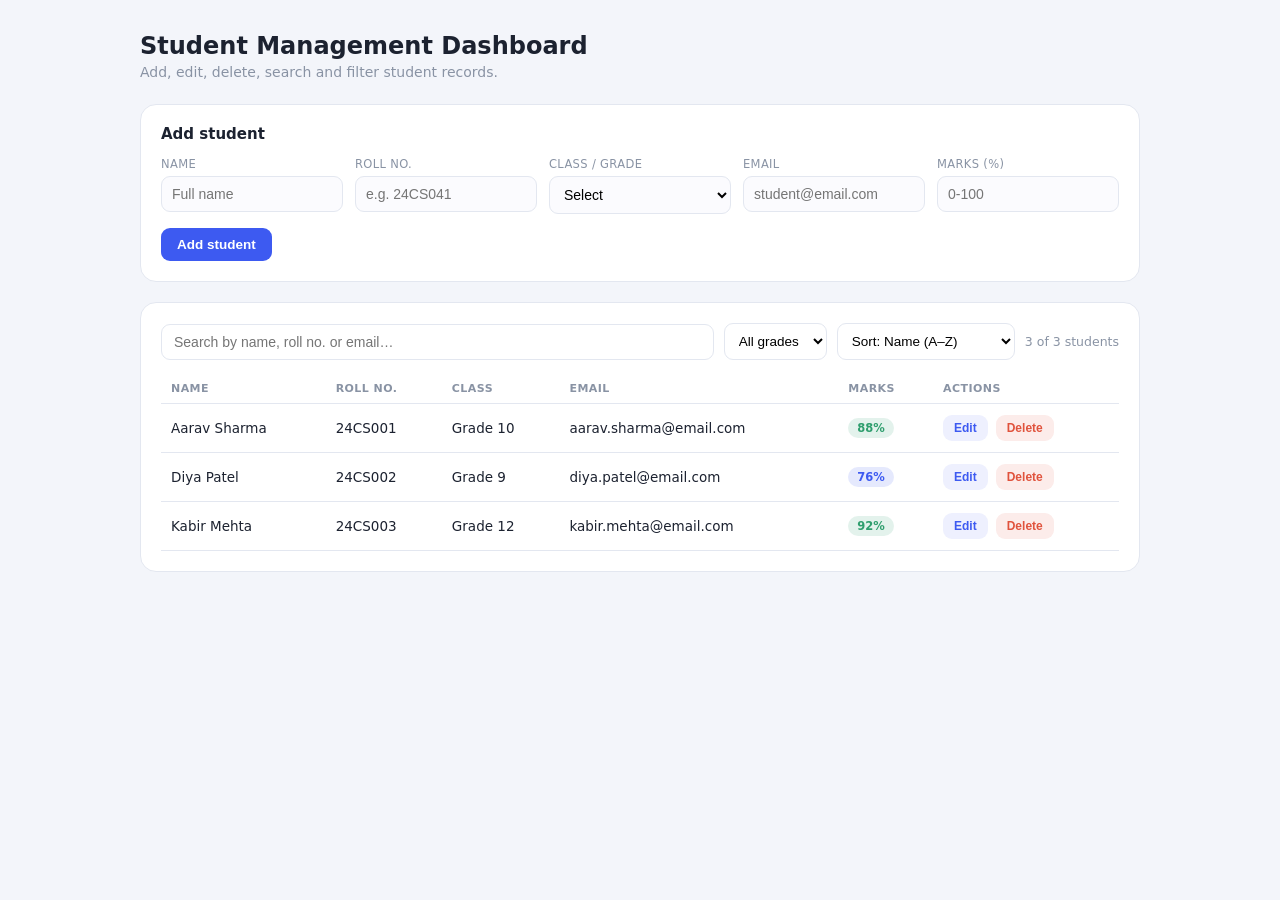
==== index.html @ e71f85f0 "Rename student-dashboard.html to index.html" ====
<!DOCTYPE html>
<html lang="en">
<head>
<meta charset="UTF-8">
<title>Student Management Dashboard</title>
<style>
  :root{
    --ink:#1c2230;
    --paper:#ffffff;
    --bg:#f3f5fa;
    --line:#e3e7f0;
    --accent:#3d5af1;
    --accent-soft:#eef0fe;
    --danger:#e0533d;
    --danger-soft:#fceceA;
    --good:#2f9e6e;
    --muted:#8993a4;
  }
  *{box-sizing:border-box;}
  body{
    margin:0;
    font-family:'Segoe UI',system-ui,sans-serif;
    background:var(--bg);
    color:var(--ink);
    padding:32px 20px 60px;
  }
  .wrap{max-width:1000px;margin:0 auto;}
  header{margin-bottom:24px;}
  header h1{font-size:24px;font-weight:700;margin:0 0 4px;}
  header p{margin:0;color:var(--muted);font-size:14px;}

  .panel{
    background:var(--paper);
    border:1px solid var(--line);
    border-radius:16px;
    padding:20px;
    margin-bottom:20px;
  }
  .panel h2{font-size:15px;margin:0 0 14px;font-weight:600;}

  .form-grid{
    display:grid;
    grid-template-columns:repeat(auto-fit,minmax(160px,1fr));
    gap:12px;
    margin-bottom:14px;
  }
  .field label{
    display:block;
    font-size:11.5px;
    color:var(--muted);
    margin-bottom:5px;
    text-transform:uppercase;
    letter-spacing:.03em;
  }
  .field input, .field select{
    width:100%;
    padding:9px 10px;
    border-radius:9px;
    border:1px solid var(--line);
    font-size:14px;
    outline:none;
    background:#fbfbfe;
  }
  .field input:focus, .field select:focus{border-color:var(--accent);background:white;}

  .form-actions{display:flex;gap:10px;}
  button{
    cursor:pointer;
    border:none;
    border-radius:9px;
    font-size:13.5px;
    font-weight:600;
    padding:9px 16px;
    transition:opacity .15s ease, transform .1s ease;
  }
  button:active{transform:scale(0.97);}
  .btn-primary{background:var(--accent);color:white;}
  .btn-primary:hover{opacity:.9;}
  .btn-ghost{background:var(--accent-soft);color:var(--accent);}
  .btn-ghost:hover{opacity:.85;}

  .toolbar{
    display:flex;
    flex-wrap:wrap;
    gap:10px;
    align-items:center;
    margin-bottom:14px;
  }
  .toolbar input[type=text]{
    flex:1;
    min-width:180px;
    padding:9px 12px;
    border-radius:9px;
    border:1px solid var(--line);
    font-size:14px;
    outline:none;
  }
  .toolbar select{
    padding:9px 10px;
    border-radius:9px;
    border:1px solid var(--line);
    font-size:13.5px;
    background:white;
  }
  .count-tag{font-size:12.5px;color:var(--muted);margin-left:auto;}

  table{width:100%;border-collapse:collapse;font-size:13.5px;}
  thead th{
    text-align:left;
    font-size:11px;
    text-transform:uppercase;
    letter-spacing:.04em;
    color:var(--muted);
    padding:8px 10px;
    border-bottom:1px solid var(--line);
  }
  tbody td{
    padding:11px 10px;
    border-bottom:1px solid var(--line);
    vertical-align:middle;
  }
  tbody tr:hover{background:#fafbff;}
  .grade-badge{
    display:inline-block;
    padding:3px 9px;
    border-radius:999px;
    font-size:11.5px;
    font-weight:700;
    background:var(--accent-soft);
    color:var(--accent);
  }
  .row-actions{display:flex;gap:8px;}
  .row-actions button{padding:6px 11px;font-size:12px;}
  .empty-state{
    text-align:center;
    padding:36px 10px;
    color:var(--muted);
    font-size:13.5px;
  }
</style>
</head>
<body>
<div class="wrap">
  <header>
    <h1>Student Management Dashboard</h1>
    <p>Add, edit, delete, search and filter student records.</p>
  </header>

  <div class="panel">
    <h2 id="formTitle">Add student</h2>
    <div class="form-grid">
      <div class="field">
        <label>Name</label>
        <input type="text" id="fName" placeholder="Full name">
      </div>
      <div class="field">
        <label>Roll no.</label>
        <input type="text" id="fRoll" placeholder="e.g. 24CS041">
      </div>
      <div class="field">
        <label>Class / Grade</label>
        <select id="fGrade">
          <option value="">Select</option>
          <option>Grade 9</option>
          <option>Grade 10</option>
          <option>Grade 11</option>
          <option>Grade 12</option>
        </select>
      </div>
      <div class="field">
        <label>Email</label>
        <input type="text" id="fEmail" placeholder="student@email.com">
      </div>
      <div class="field">
        <label>Marks (%)</label>
        <input type="number" id="fMarks" placeholder="0-100" min="0" max="100">
      </div>
    </div>
    <div class="form-actions">
      <button class="btn-primary" id="saveBtn">Add student</button>
      <button class="btn-ghost" id="cancelBtn" style="display:none;">Cancel edit</button>
    </div>
  </div>

  <div class="panel">
    <div class="toolbar">
      <input type="text" id="searchInput" placeholder="Search by name, roll no. or email…">
      <select id="filterGrade">
        <option value="">All grades</option>
        <option>Grade 9</option>
        <option>Grade 10</option>
        <option>Grade 11</option>
        <option>Grade 12</option>
      </select>
      <select id="sortBy">
        <option value="name">Sort: Name (A–Z)</option>
        <option value="marks-desc">Sort: Marks (high–low)</option>
        <option value="marks-asc">Sort: Marks (low–high)</option>
      </select>
      <span class="count-tag" id="countTag"></span>
    </div>

    <table>
      <thead>
        <tr>
          <th>Name</th>
          <th>Roll no.</th>
          <th>Class</th>
          <th>Email</th>
          <th>Marks</th>
          <th>Actions</th>
        </tr>
      </thead>
      <tbody id="tableBody"></tbody>
    </table>
    <div class="empty-state" id="emptyState" style="display:none;">No students match your search/filter.</div>
  </div>
</div>

<script>
/*
  STORAGE NOTE:
  Claude.ai's artifact preview blocks browser storage APIs (localStorage/sessionStorage),
  so this demo keeps data in an in-memory array ("students") for the session.

  To make this persist for real, drop this file into your own project (VS Code, a plain
  .html file opened locally, etc.) and swap the two functions below for the commented
  localStorage versions:

  function saveStudents(){
    localStorage.setItem('students', JSON.stringify(students));
  }
  function loadStudents(){
    const data = localStorage.getItem('students');
    return data ? JSON.parse(data) : [];
  }
*/

let students = [
  { id: 1, name: 'Aarav Sharma', roll: '24CS001', grade: 'Grade 10', email: 'aarav.sharma@email.com', marks: 88 },
  { id: 2, name: 'Diya Patel', roll: '24CS002', grade: 'Grade 9', email: 'diya.patel@email.com', marks: 76 },
  { id: 3, name: 'Kabir Mehta', roll: '24CS003', grade: 'Grade 12', email: 'kabir.mehta@email.com', marks: 92 },
];
let nextId = 4;
let editingId = null;

function saveStudents(){
  // In-memory only inside this preview — see note above.
}
function loadStudents(){
  return students;
}

// ---- DOM refs ----
const fName = document.getElementById('fName');
const fRoll = document.getElementById('fRoll');
const fGrade = document.getElementById('fGrade');
const fEmail = document.getElementById('fEmail');
const fMarks = document.getElementById('fMarks');
const saveBtn = document.getElementById('saveBtn');
const cancelBtn = document.getElementById('cancelBtn');
const formTitle = document.getElementById('formTitle');
const tableBody = document.getElementById('tableBody');
const emptyState = document.getElementById('emptyState');
const countTag = document.getElementById('countTag');
const searchInput = document.getElementById('searchInput');
const filterGrade = document.getElementById('filterGrade');
const sortBy = document.getElementById('sortBy');

function clearForm(){
  fName.value = '';
  fRoll.value = '';
  fGrade.value = '';
  fEmail.value = '';
  fMarks.value = '';
  editingId = null;
  formTitle.textContent = 'Add student';
  saveBtn.textContent = 'Add student';
  cancelBtn.style.display = 'none';
}

function validateForm(){
  if(!fName.value.trim()){ alert('Please enter the student name.'); return false; }
  if(!fRoll.value.trim()){ alert('Please enter a roll number.'); return false; }
  if(!fGrade.value){ alert('Please select a class/grade.'); return false; }
  if(fMarks.value !== '' && (fMarks.value < 0 || fMarks.value > 100)){
    alert('Marks must be between 0 and 100.'); return false;
  }
  return true;
}

function handleSave(){
  if(!validateForm()) return;

  const record = {
    id: editingId ?? nextId++,
    name: fName.value.trim(),
    roll: fRoll.value.trim(),
    grade: fGrade.value,
    email: fEmail.value.trim(),
    marks: fMarks.value === '' ? null : Number(fMarks.value),
  };

  if(editingId !== null){
    const idx = students.findIndex(s => s.id === editingId);
    students[idx] = record;
  } else {
    students.push(record);
  }

  saveStudents();
  clearForm();
  render();
}

function handleEdit(id){
  const s = students.find(s => s.id === id);
  if(!s) return;
  fName.value = s.name;
  fRoll.value = s.roll;
  fGrade.value = s.grade;
  fEmail.value = s.email;
  fMarks.value = s.marks ?? '';
  editingId = id;
  formTitle.textContent = 'Edit student';
  saveBtn.textContent = 'Save changes';
  cancelBtn.style.display = 'inline-block';
  window.scrollTo({top:0, behavior:'smooth'});
}

function handleDelete(id){
  const s = students.find(s => s.id === id);
  if(!s) return;
  if(!confirm(`Delete ${s.name}'s record? This can't be undone.`)) return;
  students = students.filter(s => s.id !== id);
  saveStudents();
  render();
}

function getGradeColor(marks){
  if(marks === null || marks === undefined) return '#8993a4';
  if(marks >= 85) return '#2f9e6e';
  if(marks >= 60) return '#3d5af1';
  return '#e0533d';
}

function render(){
  const q = searchInput.value.trim().toLowerCase();
  const gradeFilter = filterGrade.value;
  const sort = sortBy.value;

  let list = students.filter(s => {
    const matchesQuery = !q ||
      s.name.toLowerCase().includes(q) ||
      s.roll.toLowerCase().includes(q) ||
      s.email.toLowerCase().includes(q);
    const matchesGrade = !gradeFilter || s.grade === gradeFilter;
    return matchesQuery && matchesGrade;
  });

  list = list.slice().sort((a, b) => {
    if(sort === 'name') return a.name.localeCompare(b.name);
    if(sort === 'marks-desc') return (b.marks ?? -1) - (a.marks ?? -1);
    if(sort === 'marks-asc') return (a.marks ?? 101) - (b.marks ?? 101);
    return 0;
  });

  countTag.textContent = `${list.length} of ${students.length} student${students.length !== 1 ? 's' : ''}`;

  if(list.length === 0){
    tableBody.innerHTML = '';
    emptyState.style.display = 'block';
    return;
  }
  emptyState.style.display = 'none';

  tableBody.innerHTML = list.map(s => `
    <tr>
      <td>${escapeHtml(s.name)}</td>
      <td>${escapeHtml(s.roll)}</td>
      <td>${escapeHtml(s.grade)}</td>
      <td>${escapeHtml(s.email) || '—'}</td>
      <td><span class="grade-badge" style="background:${getGradeColor(s.marks)}22;color:${getGradeColor(s.marks)};">
        ${s.marks !== null && s.marks !== undefined ? s.marks + '%' : '—'}
      </span></td>
      <td>
        <div class="row-actions">
          <button class="btn-ghost" onclick="handleEdit(${s.id})">Edit</button>
          <button class="btn-ghost" style="background:#fceceA;color:#e0533d;" onclick="handleDelete(${s.id})">Delete</button>
        </div>
      </td>
    </tr>
  `).join('');
}

function escapeHtml(str){
  const div = document.createElement('div');
  div.textContent = str ?? '';
  return div.innerHTML;
}

saveBtn.addEventListener('click', handleSave);
cancelBtn.addEventListener('click', clearForm);
searchInput.addEventListener('input', render);
filterGrade.addEventListener('change', render);
sortBy.addEventListener('change', render);

students = loadStudents();
render();
</script>
</body>
</html>
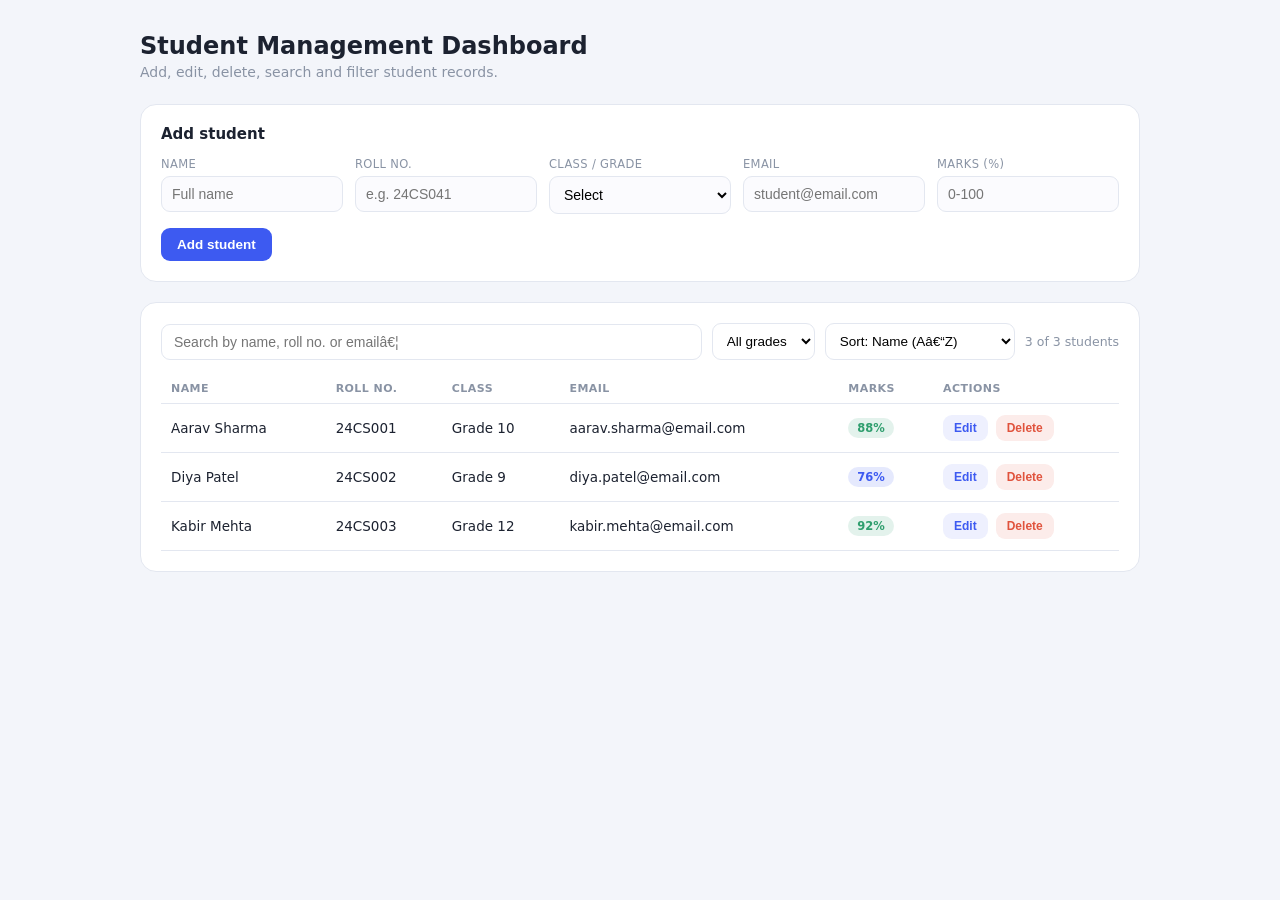
==== commit cda579b7: "Update index.html" ====
--- a/index.html
+++ b/index.html
@@ -1,6 +1,7 @@
 <!DOCTYPE html>
 <html lang="en">
 <head>
+  <link rel="stylesheet" href="style.css>
 <meta charset="UTF-8">
 <title>Student Management Dashboard</title>
 <style>
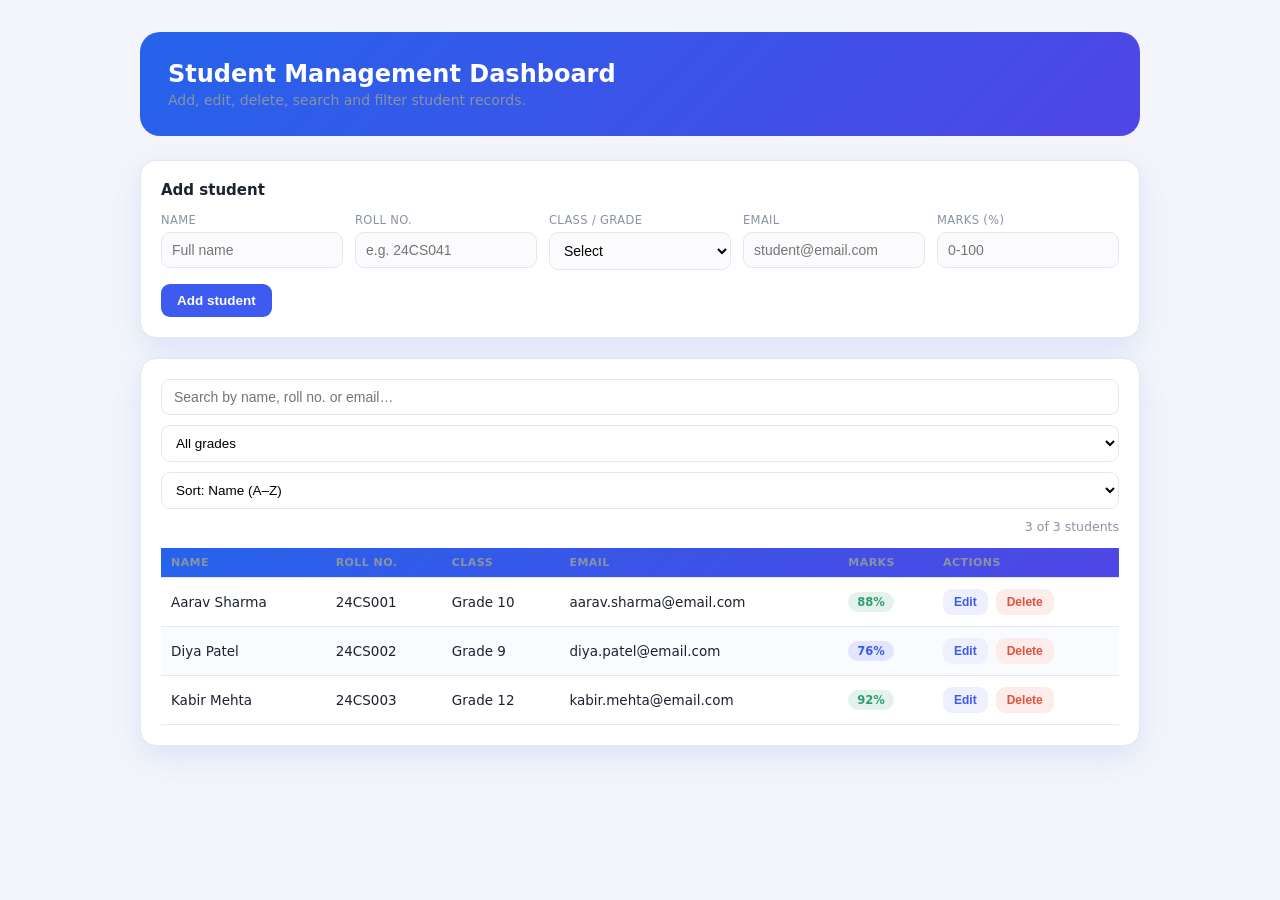
==== commit 221e4aff: "Update index.html" ====
--- a/index.html
+++ b/index.html
@@ -1,7 +1,7 @@
 <!DOCTYPE html>
 <html lang="en">
 <head>
-  <link rel="stylesheet" href="style.css>
+  <link rel="stylesheet" href="style.css">
 <meta charset="UTF-8">
 <title>Student Management Dashboard</title>
 <style>
--- a/style.css
+++ b/style.css
@@ -0,0 +1,30 @@
+/* Professional Student Dashboard CSS */
+body{font-family:Poppins,sans-serif;background:linear-gradient(135deg,#eef2ff,#f8fafc);
+    color:#1f2937;
+    padding:30px}*{box-sizing:border-box}
+    header
+    {
+        background:linear-gradient(135deg,#2563eb,#4f46e5);
+        color:#fff;
+        padding:28px;
+        border-radius:20px;
+        margin-bottom:25px}
+        .wrap{max-width:1200px;margin:auto}
+        .panel{background:#fff;border-radius:20px;padding:24px;
+            margin-bottom:24px;box-shadow:0 10px 30px rgba(37,99,235,.12)}
+            .form-grid{display:grid;
+                grid-template-columns:repeat(auto-fit,minmax(220px,1fr));gap:18px}
+                .field input,.field select,.toolbar input,.toolbar select{width:100%;padding:12px;border:2px solid #e5e7eb;
+                    border-radius:12px}
+                .btn-primary{background:linear-gradient(135deg,#2563eb,#4f46e5);color:#fff}
+                .btn-ghost{background:#eff6ff;color:#2563eb}button{padding:12px 20px;
+                    border:none;border-radius:12px;cursor:pointer;transition:.3s}
+                    button:hover{transform:translateY(-2px)}
+                    table{width:100%;border-collapse:collapse}
+                    thead{background:linear-gradient(135deg,#2563eb,#4f46e5);color:#fff}th,td{padding:16px}tbody tr:nth-child(even)
+                    {background:#fafbff}tbody tr:hover{background:#dbeafe}
+                    .toolbar{display:flex;gap:15px;flex-wrap:wrap;margin-bottom:20px}
+                    .count-tag{margin-left:auto}
+                    .empty-state{text-align:center;padding:40px}
+                    @media(max-width:768px)
+{body{padding:15px}table,thead,tbody,tr,th,td{display:block}thead{display:none}}
